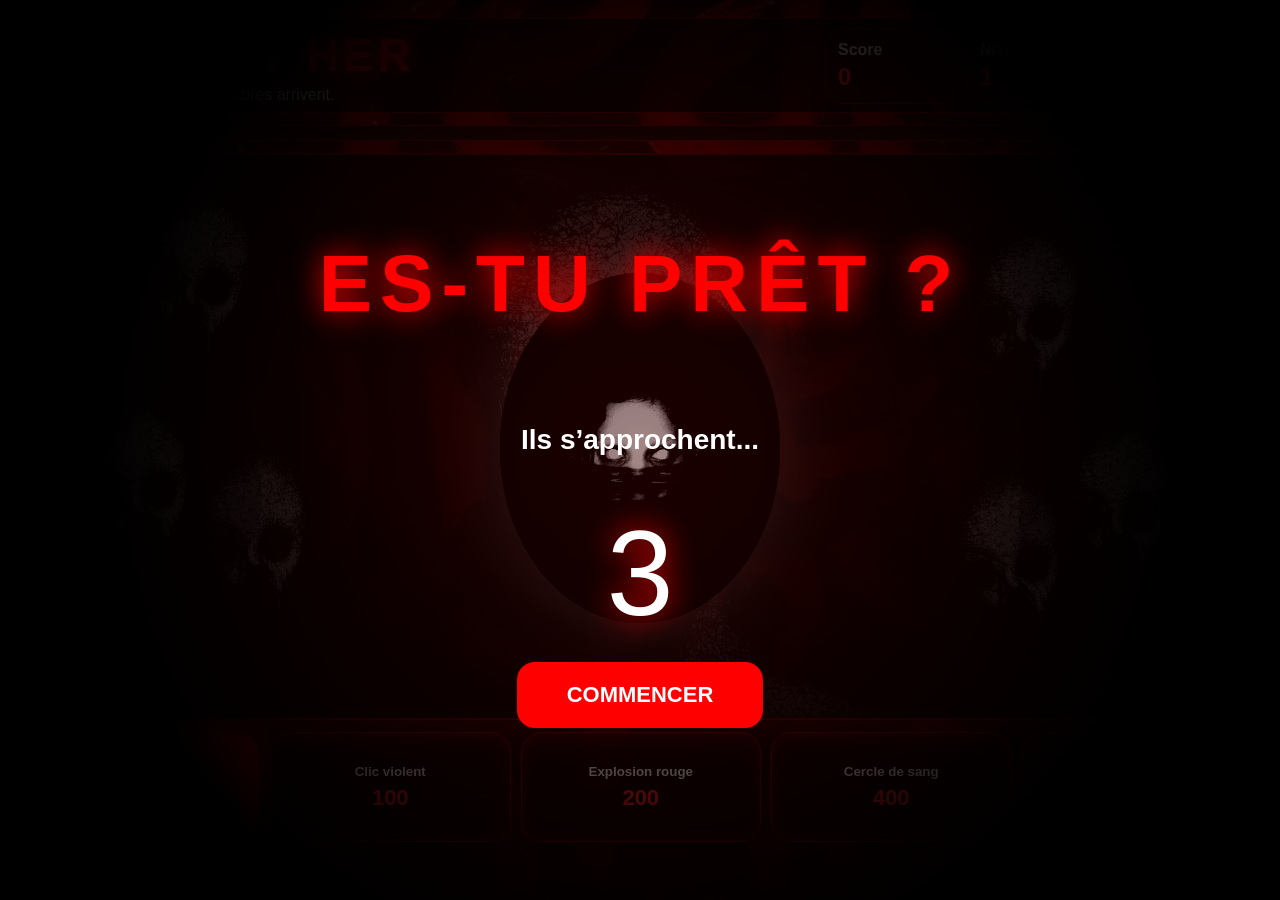
==== index.html @ 56ebe41b "nom index" ====
<!DOCTYPE html>
<html lang="fr">
<head>
  <meta charset="UTF-8">
  <title>Protect Her</title>
  <link rel="stylesheet" href="style3.css">
</head>

<body>

  <div class="start-screen" id="startScreen">
    <h2>ES-TU PRÊT ?</h2>
    <p>Ils s’approchent...</p>
    <div id="countdown">3</div>
    <button id="startBtn">COMMENCER</button>
  </div>

  <audio id="readySound" src="areyouready.mp3"></audio>
  <audio id="closingSound" src="closing.mp3" loop></audio>
  <audio id="screamSound" src="crier.mp3"></audio>

  <div class="app">

    <header class="topbar">
      <div>
        <h1>PROTECT HER</h1>
        <p>Protège-la avant que les ombres arrivent.</p>
      </div>

      <div class="stats">
        <div>Score <span id="score">0</span></div>
        <div>Niveau <span id="level">1</span></div>
        <div>Danger <span id="danger">0%</span></div>
      </div>
    </header>

    <div class="danger-bar">
      <div id="dangerFill"></div>
    </div>

    <main class="scene" id="scene">
      <div class="monster monster1"></div>
      <div class="monster monster2"></div>
      <div class="monster monster3"></div>
      <div class="monster monster4"></div>
      <div class="monster monster5"></div>
      <div class="monster monster6"></div>

      <div class="barrier hidden" id="barrier"></div>
      <div class="rage" id="rage"></div>
      <div class="girl-photo"></div>

      <div class="big-message hidden" id="bigMessage">
        <h2 id="bigTitle">GAME OVER</h2>
        <p id="bigText">Tu n’as pas assez amélioré ta protection.</p>
        <button onclick="location.reload()">RECOMMENCER</button>
      </div>
    </main>

    <section class="bottom-ui">
      <button id="protectBtn" class="protect-btn">PROTÉGER</button>

      <div class="shop">
        <button id="powerBtn">Clic violent <span id="powerPrice">200</span></button>
        <button id="rageBtn">Explosion rouge <span id="ragePrice">300</span></button>
        <button id="barrierBtn">Cercle de sang <span id="barrierPrice">400</span></button>
        <button id="slowBtn">Ralentir l’ombre <span id="slowPrice">550</span></button>
      </div>
    </section>

    <p id="message"></p>
  </div>

  <script src="script1.js"></script>
</body>
</html>
---- style3.css ----
* {
  box-sizing: border-box;
}

body {
  margin: 0;
  background:
    linear-gradient(rgba(0,0,0,0.25), rgba(0,0,0,0.92)),
    url("background.jpeg");
  background-size: cover;
  background-position: center;
  color: white;
  font-family: Arial, sans-serif;
  overflow: hidden;
}

.app {
  height: 100vh;
  padding: 18px;
  display: flex;
  flex-direction: column;
  gap: 12px;
}

.topbar {
  height: 95px;
  display: flex;
  justify-content: space-between;
  align-items: center;
  background: rgba(0,0,0,0.76);
  border: 1px solid rgba(255,0,0,0.4);
  border-radius: 22px;
  padding: 14px 22px;
  box-shadow: 0 0 35px rgba(255,0,0,0.3);
}

h1 {
  margin: 0;
  font-size: 46px;
  color: #e00000;
  letter-spacing: 4px;
  text-shadow: 0 0 20px red;
}

.topbar p {
  margin: 4px 0 0;
  color: #ccc;
}

.stats {
  display: flex;
  gap: 12px;
}

.stats div {
  min-width: 130px;
  background: rgba(20,0,0,0.9);
  border: 1px solid #5a0000;
  border-radius: 16px;
  padding: 12px;
  font-weight: 800;
}

.stats span {
  display: block;
  margin-top: 4px;
  color: #ff2020;
  font-size: 24px;
}

.danger-bar {
  height: 16px;
  background: #080808;
  border: 1px solid #660000;
  border-radius: 20px;
  overflow: hidden;
}

#dangerFill {
  height: 100%;
  width: 0%;
  background: linear-gradient(90deg, #320000, #ff0000, #fff);
  box-shadow: 0 0 25px red;
}

.scene {
  position: relative;
  flex: 1;
  min-height: 0;
  border-radius: 28px;
  overflow: hidden;
  border: 2px solid rgba(255,0,0,0.35);
  background: radial-gradient(circle at center, rgba(80,0,0,0.18), #000 70%);
  box-shadow:
    inset 0 0 120px black,
    0 0 50px rgba(255,0,0,0.35);
}

.scene::before {
  content: "";
  position: absolute;
  inset: 0;
  background-image: url("monstres.jpeg");
  background-size: contain;
  background-repeat: no-repeat;
  background-position: center;
  opacity: 0.35;
  filter: grayscale(100%) contrast(2.2) brightness(0.7);
  z-index: 1;
}

.scene::after {
  content: "";
  position: absolute;
  inset: 0;
  background:
    radial-gradient(circle at center, transparent 20%, rgba(0,0,0,0.9) 78%),
    linear-gradient(rgba(255,0,0,0.08), transparent);
  z-index: 2;
}

.scene.danger {
  animation: shake 0.08s infinite;
}

@keyframes shake {
  0% { transform: translate(0); }
  25% { transform: translate(4px, -4px); }
  50% { transform: translate(-4px, 4px); }
  75% { transform: translate(4px, 4px); }
  100% { transform: translate(0); }
}

.girl-photo {
  position: absolute;
  left: 50%;
  top: 52%;
  width: 280px;
  height: 350px;
  transform: translate(-50%, -50%);
  background-image: url("girl-face.jpeg");
  background-size: cover;
  background-position: center;
  border-radius: 50%;
  z-index: 8;
  filter: grayscale(100%) contrast(2) brightness(0.82);
  box-shadow:
    0 0 80px rgba(255,255,255,0.16),
    0 0 130px rgba(255,0,0,0.4);
}

.girl-photo::after {
  content: "";
  position: absolute;
  inset: 0;
  background: radial-gradient(circle, transparent 25%, rgba(0,0,0,0.92) 86%);
  border-radius: inherit;
}

.monster {
  position: absolute;
  width: 230px;
  height: 230px;
  background-image: url("monstres.jpeg");
  background-size: cover;
  background-position: center;
  border-radius: 18px;
  z-index: 5;
  filter: grayscale(100%) contrast(2.3) brightness(0.8);
  box-shadow: 0 0 70px rgba(255,255,255,0.22);
  opacity: 0.9;
  transition: transform 0.12s linear, opacity 0.2s;
  clip-path: circle(48% at 50% 50%);
  animation: creepyFloat 1.4s infinite alternate;
}

.monster::after {
  content: "";
  position: absolute;
  inset: 0;
  background: radial-gradient(circle, transparent 35%, black 82%);
  border-radius: inherit;
}

@keyframes creepyFloat {
  from { filter: grayscale(100%) contrast(2.2) brightness(0.65); }
  to { filter: grayscale(100%) contrast(3) brightness(1); }
}

.monster1 { top: 5%; left: 5%; }
.monster2 { top: 8%; right: 8%; }
.monster3 { bottom: 8%; left: 10%; }
.monster4 { bottom: 8%; right: 10%; }
.monster5 { top: 42%; left: 2%; }
.monster6 { top: 42%; right: 2%; }

.rage {
  position: absolute;
  width: 80px;
  height: 80px;
  left: 50%;
  top: 52%;
  transform: translate(-50%, -50%) scale(0);
  border: 5px solid red;
  border-radius: 50%;
  opacity: 0;
  z-index: 10;
}

.rage.active {
  animation: rage 0.5s ease-out;
}

@keyframes rage {
  from {
    transform: translate(-50%, -50%) scale(0.2);
    opacity: 1;
  }
  to {
    transform: translate(-50%, -50%) scale(11);
    opacity: 0;
  }
}

.barrier {
  position: absolute;
  inset: 55px 160px;
  border: 4px solid #b00000;
  border-radius: 50%;
  box-shadow:
    0 0 50px red,
    inset 0 0 45px rgba(255,0,0,0.45);
  z-index: 7;
  animation: pulse 0.7s infinite alternate;
}

@keyframes pulse {
  from { opacity: 0.35; transform: scale(0.94); }
  to { opacity: 1; transform: scale(1.04); }
}

.bottom-ui {
  height: 110px;
  display: grid;
  grid-template-columns: 240px 1fr;
  gap: 12px;
}

.protect-btn {
  border: none;
  border-radius: 22px;
  background: linear-gradient(135deg, #700000, #ff0000);
  color: white;
  font-size: 24px;
  font-weight: 900;
  cursor: pointer;
  box-shadow: 0 0 35px red;
}

.protect-btn:active {
  transform: scale(0.96);
}

.shop {
  display: grid;
  grid-template-columns: repeat(4, 1fr);
  gap: 10px;
}

.shop button {
  border-radius: 20px;
  border: 1px solid #700000;
  background: rgba(0,0,0,0.82);
  color: white;
  font-weight: 900;
  cursor: pointer;
  box-shadow: inset 0 0 18px rgba(255,0,0,0.18);
}

.shop button span {
  display: block;
  color: #ff2525;
  font-size: 22px;
  margin-top: 6px;
}

.shop button:hover {
  background: #2a0000;
}

#message {
  margin: 0;
  height: 28px;
  text-align: center;
  color: #ff3333;
  font-size: 22px;
  font-weight: 900;
  text-shadow: 0 0 15px red;
}

.big-message {
  position: absolute;
  inset: 0;
  z-index: 50;
  background: rgba(0,0,0,0.86);
  display: flex;
  flex-direction: column;
  align-items: center;
  justify-content: center;
}

.big-message h2 {
  margin: 0;
  font-size: 95px;
  color: red;
  letter-spacing: 10px;
  text-shadow: 0 0 25px red, 0 0 80px red;
}

.big-message p {
  font-size: 30px;
  font-weight: 900;
}

.big-message button {
  margin-top: 20px;
  padding: 18px 40px;
  border: none;
  border-radius: 18px;
  background: red;
  color: white;
  font-weight: 900;
  cursor: pointer;
}

.start-screen {
  position: fixed;
  inset: 0;
  background: radial-gradient(circle, rgba(80,0,0,0.35), black 70%);
  z-index: 999;
  display: flex;
  flex-direction: column;
  align-items: center;
  justify-content: center;
}

.start-screen h2 {
  font-size: 80px;
  color: red;
  text-shadow: 0 0 30px red;
  letter-spacing: 8px;
}

.start-screen p {
  font-size: 28px;
  font-weight: 900;
}

#countdown {
  font-size: 120px;
  color: white;
  text-shadow: 0 0 30px red;
  margin: 20px;
}

#startBtn {
  padding: 20px 50px;
  border: none;
  border-radius: 18px;
  background: red;
  color: white;
  font-size: 22px;
  font-weight: 900;
  cursor: pointer;
}

.scene.attack-wave {
  animation: attackShake 0.05s infinite;
  box-shadow:
    inset 0 0 180px black,
    0 0 120px red;
}

.scene.attack-wave::after {
  background:
    radial-gradient(circle at center, rgba(255,0,0,0.25), rgba(0,0,0,0.95) 75%);
}

@keyframes attackShake {
  0% { transform: translate(0) scale(1); }
  25% { transform: translate(8px, -8px) scale(1.01); }
  50% { transform: translate(-8px, 8px) scale(1.02); }
  75% { transform: translate(8px, 8px) scale(1.01); }
  100% { transform: translate(0) scale(1); }
}

.hidden {
  display: none;
}
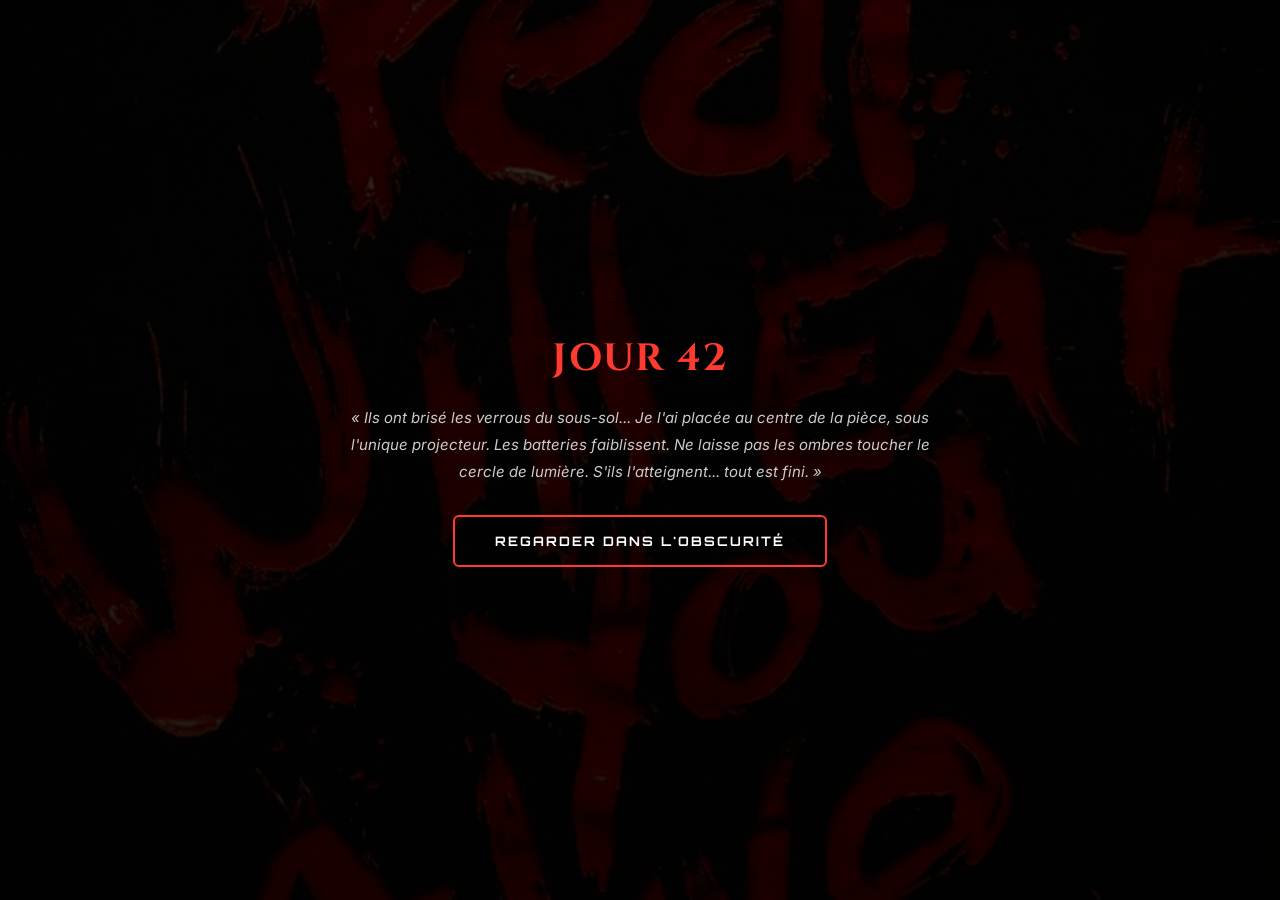
==== commit b91f2278: "ux" ====
--- a/index.html
+++ b/index.html
@@ -2,35 +2,46 @@
 <html lang="fr">
 <head>
   <meta charset="UTF-8">
-  <title>Protect Her</title>
+  <title>PROTECT HER - Edition Cauchemar Absolu</title>
   <link rel="stylesheet" href="style3.css">
+  <link href="https://fonts.googleapis.com/css2?family=Cinzel:wght@700;900&family=Inter:wght@400;700;900&family=Orbitron:wght@700;900&display=swap" rel="stylesheet">
 </head>
-
 <body>
 
   <div class="start-screen" id="startScreen">
-    <h2>ES-TU PRÊT ?</h2>
-    <p>Ils s’approchent...</p>
-    <div id="countdown">3</div>
-    <button id="startBtn">COMMENCER</button>
+    <div class="intro-container" id="storyBox">
+      <h2>JOUR 42</h2>
+      <p class="story-text">« Ils ont brisé les verrous du sous-sol... Je l'ai placée au centre de la pièce, sous l'unique projecteur. Les batteries faiblissent. Ne laisse pas les ombres toucher le cercle de lumière. S'ils l'atteignent... tout est fini. »</p>
+      <button id="nextBtn">REGARDER DANS L'OBSCURITÉ</button>
+    </div>
+    
+    <div class="intro-container hidden" id="readyBox">
+      <h2>ILS SONT LÀ.</h2>
+      <div id="countdown">3</div>
+      <button id="startBtn">SURVIVRE</button>
+    </div>
   </div>
 
-  <audio id="readySound" src="areyouready.mp3"></audio>
-  <audio id="closingSound" src="closing.mp3" loop></audio>
-  <audio id="screamSound" src="crier.mp3"></audio>
+  <audio id="readySound" src="areyouready.mp3" preload="auto"></audio>
+  <audio id="closingSound" src="closing.mp3" loop preload="auto"></audio>
+  <audio id="screamSound" src="crie.mp3" preload="auto"></audio>
+  <audio id="clickSound" src="https://actions.google.com/sounds/v1/foley/metal_click.ogg" preload="auto"></audio>
+  <audio id="heartbeatSound" src="https://actions.google.com/sounds/v1/science_fiction/alien_creature_heartbeat.ogg" loop preload="auto"></audio>
+  <audio id="whisperSound" src="https://actions.google.com/sounds/v1/horrors/ghost_whisper.ogg" preload="auto"></audio>
+  <audio id="bossSound" src="https://actions.google.com/sounds/v1/ambient/dark_sci_fi_drone.ogg" loop preload="auto"></audio>
 
   <div class="app">
+    <div class="blood-screen" id="bloodScreen"></div>
 
     <header class="topbar">
-      <div>
+      <div class="brand">
         <h1>PROTECT HER</h1>
-        <p>Protège-la avant que les ombres arrivent.</p>
+        <p>Déplacez votre lampe torche et repoussez les ombres au centre.</p>
       </div>
-
       <div class="stats">
-        <div>Score <span id="score">0</span></div>
-        <div>Niveau <span id="level">1</span></div>
-        <div>Danger <span id="danger">0%</span></div>
+        <div class="stat-card" id="scoreCard">Score <span id="score">0</span></div>
+        <div class="stat-card" id="levelCard">Niveau <span id="level">1</span><span class="max-lvl">/10</span></div>
+        <div class="stat-card">Danger <span id="danger">0%</span></div>
       </div>
     </header>
 
@@ -39,32 +50,63 @@
     </div>
 
     <main class="scene" id="scene">
-      <div class="monster monster1"></div>
-      <div class="monster monster2"></div>
-      <div class="monster monster3"></div>
-      <div class="monster monster4"></div>
-      <div class="monster monster5"></div>
-      <div class="monster monster6"></div>
+      <div class="vignette"></div>
+      
+      <div class="flashlight" id="flashlight"></div>
+
+      <div class="boss-container hidden" id="bossContainer">
+        <div class="boss-hp-bar"><div id="bossHpFill"></div></div>
+        <div class="boss-visual" id="bossVisual"></div>
+      </div>
+
+      <div class="drop-item hidden" id="dropItem">⚡</div>
+
+      <div class="dmg-indicator dmg-top-left" id="dmg-mt1"></div>
+      <div class="dmg-indicator dmg-top-right" id="dmg-mt2"></div>
+      <div class="dmg-indicator dmg-bottom-left" id="dmg-mt3"></div>
+      <div class="dmg-indicator dmg-bottom-right" id="dmg-mt4"></div>
+
+      <div class="monster-track mt1"><div class="monster-visual"></div></div>
+      <div class="monster-track mt2"><div class="monster-visual"></div></div>
+      <div class="monster-track mt3"><div class="monster-visual"></div></div>
+      <div class="monster-track mt4"><div class="monster-visual"></div></div>
+      <div class="monster-track mt5"><div class="monster-visual"></div></div>
+      <div class="monster-track mt6"><div class="monster-visual"></div></div>
+
+      <div class="monster-track mirage-track hidden" id="mirageMonster">
+        <div class="monster-visual mirage-visual"></div>
+      </div>
 
       <div class="barrier hidden" id="barrier"></div>
-      <div class="rage" id="rage"></div>
-      <div class="girl-photo"></div>
+      <div class="light-flash" id="lightFlash"></div>
+      
+      <div class="girl-photo" id="girlPhoto"></div>
+
+      <button id="generatorBtn" class="hidden">RALLUMER LE GÉNÉRATEUR !</button>
 
       <div class="big-message hidden" id="bigMessage">
-        <h2 id="bigTitle">GAME OVER</h2>
-        <p id="bigText">Tu n’as pas assez amélioré ta protection.</p>
-        <button onclick="location.reload()">RECOMMENCER</button>
+        <h2 class="glitch-text">GAME OVER</h2>
+        <p>L'obscurité a refermé ses griffes sur elle.</p>
+        
+        <div class="prestige-box">
+          <h3>fragments de lumière obtenus : <span id="fragmentsGained">0</span> ✨</h3>
+          <p class="prestige-currency">Total en réserve : <span id="totalFragments">0</span> ✨</p>
+          <div class="prestige-shop">
+            <button id="upPermanentPower" class="prestige-btn">⚡ Puissance Clic (+1) <br><span>Coût: 5 ✨</span></button>
+            <button id="upPermanentDefense" class="prestige-btn">🛡️ Résistance Danger (+5%) <br><span>Coût: 10 ✨</span></button>
+          </div>
+        </div>
+        
+        <button id="restartBtn" style="margin-top: 20px;">TENTER DE LA SAUVER À NOUVEAU</button>
       </div>
     </main>
 
     <section class="bottom-ui">
-      <button id="protectBtn" class="protect-btn">PROTÉGER</button>
-
-      <div class="shop">
-        <button id="powerBtn">Clic violent <span id="powerPrice">200</span></button>
-        <button id="rageBtn">Explosion rouge <span id="ragePrice">300</span></button>
-        <button id="barrierBtn">Cercle de sang <span id="barrierPrice">400</span></button>
-        <button id="slowBtn">Ralentir l’ombre <span id="slowPrice">550</span></button>
+      <div class="shop" id="shop">
+        <button id="powerBtn" class="neon-btn">Projecteur Halogène <br><span>100</span></button>
+        <button id="rageBtn" class="neon-btn">Flash Magnésium <br><span>200</span></button>
+        <button id="barrierBtn" class="neon-btn">Lumière Sacrée <br><span>400</span></button>
+        <button id="slowBtn" class="neon-btn">Figer le Temps <br><span>550</span></button>
       </div>
     </section>
 
--- a/style3.css
+++ b/style3.css
@@ -1,399 +1,559 @@
+/* --- RESET & INTERFACE --- */
 * {
   box-sizing: border-box;
 }
 
 body {
   margin: 0;
-  background:
-    linear-gradient(rgba(0,0,0,0.25), rgba(0,0,0,0.92)),
-    url("background.jpeg");
-  background-size: cover;
-  background-position: center;
-  color: white;
-  font-family: Arial, sans-serif;
+  padding: 0;
+  background: #020000;
+  color: #fff;
+  font-family: 'Inter', sans-serif;
   overflow: hidden;
+  height: 100vh;
 }
 
 .app {
   height: 100vh;
-  padding: 18px;
+  padding: 20px;
   display: flex;
   flex-direction: column;
-  gap: 12px;
-}
-
+  gap: 14px;
+  max-width: 1300px;
+  margin: 0 auto;
+}
+
+.blood-screen {
+  position: fixed;
+  inset: 0;
+  background: radial-gradient(circle, transparent 20%, rgba(200, 0, 0, 0.8) 100%);
+  z-index: 99;
+  pointer-events: none;
+  opacity: 0;
+  transition: opacity 0.1s ease;
+}
+
+/* --- TOPBAR & DESIGN DES STATS --- */
 .topbar {
-  height: 95px;
   display: flex;
   justify-content: space-between;
   align-items: center;
-  background: rgba(0,0,0,0.76);
-  border: 1px solid rgba(255,0,0,0.4);
-  border-radius: 22px;
-  padding: 14px 22px;
-  box-shadow: 0 0 35px rgba(255,0,0,0.3);
+  background: rgba(10, 2, 2, 0.9);
+  backdrop-filter: blur(15px);
+  -webkit-backdrop-filter: blur(15px);
+  border: 1px solid rgba(255, 0, 0, 0.2);
+  border-radius: 12px;
+  padding: 16px 24px;
 }
 
 h1 {
   margin: 0;
-  font-size: 46px;
-  color: #e00000;
+  font-family: 'Orbitron', sans-serif;
+  font-size: 26px;
+  color: #fff;
   letter-spacing: 4px;
-  text-shadow: 0 0 20px red;
-}
-
-.topbar p {
-  margin: 4px 0 0;
-  color: #ccc;
-}
-
-.stats {
-  display: flex;
-  gap: 12px;
-}
-
-.stats div {
-  min-width: 130px;
-  background: rgba(20,0,0,0.9);
-  border: 1px solid #5a0000;
-  border-radius: 16px;
-  padding: 12px;
-  font-weight: 800;
-}
-
-.stats span {
+  text-shadow: 0 0 10px rgba(255, 0, 0, 0.7);
+}
+
+.topbar p { margin: 4px 0 0; color: #777; font-size: 11px; text-transform: uppercase; }
+.stats { display: flex; gap: 12px; }
+
+.stat-card {
+  min-width: 115px;
+  background: rgba(25, 3, 3, 0.8);
+  border: 1px solid rgba(255, 0, 0, 0.2);
+  border-radius: 8px;
+  padding: 10px;
+  text-align: center;
+  font-size: 10px;
+  color: #aaa;
+  text-transform: uppercase;
+  position: relative;
+}
+
+.stat-card span {
   display: block;
-  margin-top: 4px;
-  color: #ff2020;
-  font-size: 24px;
-}
-
+  color: #ff3b30;
+  font-family: 'Orbitron', sans-serif;
+  font-size: 22px;
+  font-weight: 900;
+}
+
+/* --- EFFET GLITCH TECHNIQUE DYNAMIQUE --- */
+.glitch-active {
+  animation: textGlitch 0.2s infinite;
+  color: #00ffff !important;
+  text-shadow: 2px 0 #ff00ff, -2px 0 #00ffff;
+}
+
+@keyframes textGlitch {
+  0% { transform: translate(1px, 1px); }
+  20% { transform: translate(-1px, -1px); }
+  40% { transform: translate(-2px, 1px); }
+  60% { transform: translate(1px, -2px); }
+  80% { transform: translate(-1px, 2px); }
+  100% { transform: translate(0, 0); }
+}
+
+/* BARRE DE DANGER NÉON */
 .danger-bar {
-  height: 16px;
-  background: #080808;
-  border: 1px solid #660000;
-  border-radius: 20px;
+  height: 6px;
+  background: rgba(255,255,255,0.05);
+  border-radius: 3px;
   overflow: hidden;
 }
-
 #dangerFill {
   height: 100%;
   width: 0%;
-  background: linear-gradient(90deg, #320000, #ff0000, #fff);
-  box-shadow: 0 0 25px red;
-}
-
+  background: linear-gradient(90deg, #800000, #ff2a2a);
+  box-shadow: 0 0 15px #ff3b30;
+  transition: width 0.3s ease;
+}
+
+/* --- ZONE DE SCÈNE --- */
 .scene {
   position: relative;
   flex: 1;
-  min-height: 0;
-  border-radius: 28px;
+  border-radius: 16px;
   overflow: hidden;
-  border: 2px solid rgba(255,0,0,0.35);
-  background: radial-gradient(circle at center, rgba(80,0,0,0.18), #000 70%);
-  box-shadow:
-    inset 0 0 120px black,
-    0 0 50px rgba(255,0,0,0.35);
-}
-
-.scene::before {
-  content: "";
+  background: radial-gradient(circle at center, #140505 0%, #050000 50%, #000000 100%);
+  border: 1px solid rgba(255, 0, 0, 0.1);
+  cursor: none !important;
+}
+
+.vignette {
   position: absolute;
   inset: 0;
-  background-image: url("monstres.jpeg");
-  background-size: contain;
-  background-repeat: no-repeat;
-  background-position: center;
-  opacity: 0.35;
-  filter: grayscale(100%) contrast(2.2) brightness(0.7);
-  z-index: 1;
-}
-
-.scene::after {
-  content: "";
-  position: absolute;
-  inset: 0;
-  background:
-    radial-gradient(circle at center, transparent 20%, rgba(0,0,0,0.9) 78%),
-    linear-gradient(rgba(255,0,0,0.08), transparent);
-  z-index: 2;
-}
-
-.scene.danger {
-  animation: shake 0.08s infinite;
-}
-
-@keyframes shake {
-  0% { transform: translate(0); }
-  25% { transform: translate(4px, -4px); }
-  50% { transform: translate(-4px, 4px); }
-  75% { transform: translate(4px, 4px); }
-  100% { transform: translate(0); }
-}
-
-.girl-photo {
-  position: absolute;
-  left: 50%;
-  top: 52%;
-  width: 280px;
+  background: radial-gradient(circle at center, transparent 20%, rgba(0,0,0,0.9) 90%);
+  pointer-events: none;
+  z-index: 10;
+}
+
+.scene.danger { animation: cameraShake 0.1s infinite; border-color: rgba(255,0,0,0.5); }
+
+/* --- ÉVÉNEMENT : ÉTATS DE SCÈNE (BLACKOUT & SURCHARGE) --- */
+.scene.blackout {
+  background: #000000 !important;
+}
+.scene.blackout .girl-photo {
+  filter: grayscale(100%) brightness(0) !important;
+  box-shadow: none !important;
+}
+.scene.surcharge {
+  background: radial-gradient(circle at center, #423005 0%, #171001 60%, #000 100%) !important;
+  border-color: #ffcc00 !important;
+  box-shadow: inset 0 0 50px rgba(255, 204, 0, 0.2);
+}
+
+/* --- EFFET LAMPE TORCHE DYNAMIQUE (FLUIDE SANS LAG) --- */
+.flashlight {
+  position: absolute;
+  width: 350px;
   height: 350px;
+  background: radial-gradient(circle, rgba(255,255,255,0.18) 0%, rgba(255,40,40,0.04) 50%, transparent 75%);
+  border-radius: 50%;
+  pointer-events: none;
   transform: translate(-50%, -50%);
-  background-image: url("girl-face.jpeg");
+  z-index: 11;
+  mix-blend-mode: screen;
+  opacity: 0;
+}
+.scene:hover .flashlight { opacity: 1; }
+
+/* --- INDICATEURS DE DANGER DIRECTIONNELS (STYLE COD) --- */
+.dmg-indicator {
+  position: absolute;
+  pointer-events: none;
+  z-index: 12;
+  opacity: 0;
+  transition: opacity 0.3s ease;
+}
+.dmg-top-left { top: 0; left: 0; width: 250px; height: 250px; background: radial-gradient(circle at top left, rgba(255,0,0,0.4) 0%, transparent 70%); }
+.dmg-top-right { top: 0; right: 0; width: 250px; height: 250px; background: radial-gradient(circle at top right, rgba(255,0,0,0.4) 0%, transparent 70%); }
+.dmg-bottom-left { bottom: 0; left: 0; width: 250px; height: 250px; background: radial-gradient(circle at bottom left, rgba(255,0,0,0.4) 0%, transparent 70%); }
+.dmg-bottom-right { bottom: 0; right: 0; width: 250px; height: 250px; background: radial-gradient(circle at bottom right, rgba(255,0,0,0.4) 0%, transparent 70%); }
+
+/* --- MONSTRES --- */
+.monster-track {
+  position: absolute;
+  width: 150px;
+  height: 150px;
+  z-index: 5;
+  pointer-events: none;
+  display: flex;
+  align-items: center;
+  justify-content: center;
+  opacity: 0;
+  filter: drop-shadow(0 0 20px rgba(255, 0, 0, 0.4));
+}
+.monster-visual {
+  width: 100%;
+  height: 100%;
+  background-image: url('https://images.unsplash.com/photo-1509248961158-e54f6934749c?q=80&w=200&auto=format&fit=crop');
   background-size: cover;
   background-position: center;
   border-radius: 50%;
+  filter: grayscale(30%) contrast(1.6) brightness(0.85);
+  border: 2px solid rgba(255, 0, 0, 0.6);
+  box-shadow: inset 0 0 30px rgba(255,0,0,0.8), 0 0 25px rgba(0,0,0,0.9);
+}
+
+.mirage-visual {
+  filter: grayscale(100%) contrast(1.8) brightness(0.9) !important;
+  border: 2px solid rgba(255, 255, 255, 0.8) !important;
+  box-shadow: inset 0 0 30px rgba(255,255,255,0.7), 0 0 25px rgba(0,0,0,0.9) !important;
+}
+
+/* Positions absolues initiales */
+.mt1 { top: 0px; left: 0px; }
+.mt2 { top: 0px; right: 0px; }
+.mt3 { bottom: 0px; left: 0px; }
+.mt4 { bottom: 0px; right: 0px; }
+.mt5 { top: 45%; left: 0px; }
+.mt6 { top: 45%; right: 0px; }
+.mirage-track { top: 10px; left: 45%; pointer-events: auto !important; cursor: pointer; }
+
+/* --- TARGET PORTRAIT --- */
+.girl-photo {
+  position: absolute;
+  left: 50%;
+  top: 50%;
+  width: 160px;
+  height: 160px;
+  transform: translate(-50%, -50%);
+  background-image: url('https://images.unsplash.com/photo-1534528741775-53994a69daeb?q=80&w=300&auto=format&fit=crop');
+  background-size: cover;
+  background-position: center;
+  border-radius: 50%;
   z-index: 8;
-  filter: grayscale(100%) contrast(2) brightness(0.82);
-  box-shadow:
-    0 0 80px rgba(255,255,255,0.16),
-    0 0 130px rgba(255,0,0,0.4);
-}
-
-.girl-photo::after {
-  content: "";
-  position: absolute;
-  inset: 0;
-  background: radial-gradient(circle, transparent 25%, rgba(0,0,0,0.92) 86%);
-  border-radius: inherit;
-}
-
-.monster {
-  position: absolute;
+  filter: grayscale(100%) brightness(0.5) contrast(1.3);
+  box-shadow: 0 0 50px rgba(255, 255, 255, 0.1);
+  pointer-events: none;
+  border: 1px solid rgba(255,255,255,0.2);
+}
+
+/* BOUTON SECOURS INTERACTIF (BLACKOUT) */
+#generatorBtn {
+  position: absolute;
+  top: 75%;
+  left: 50%;
+  transform: translate(-50%, -50%);
+  z-index: 50;
+  padding: 14px 28px;
+  background: #ff3b30;
+  color: #fff;
+  border: none;
+  font-family: 'Orbitron', sans-serif;
+  font-weight: 900;
+  font-size: 14px;
+  letter-spacing: 1px;
+  border-radius: 8px;
+  box-shadow: 0 0 30px #ff3b30;
+  cursor: pointer;
+  animation: pulseBtn 0.8s infinite alternate;
+}
+@keyframes pulseBtn { from { transform: translate(-50%, -50%) scale(0.95); } to { transform: translate(-50%, -50%) scale(1.05); } }
+
+/* FX DE FLASH */
+.light-flash {
+  position: absolute;
+  left: 50%;
+  top: 50%;
+  transform: translate(-50%, -50%) scale(0);
+  width: 100px;
+  height: 100px;
+  background: radial-gradient(circle, rgba(255,255,255,0.95) 0%, rgba(255,59,48,0.3) 40%, transparent 70%);
+  border-radius: 50%;
+  opacity: 0;
+  z-index: 9;
+  pointer-events: none;
+}
+.light-flash.active { animation: flashWave 0.25s cubic-bezier(0.075, 0.82, 0.165, 1); }
+
+.barrier {
+  position: absolute;
+  left: 50%;
+  top: 50%;
   width: 230px;
   height: 230px;
-  background-image: url("monstres.jpeg");
+  transform: translate(-50%, -50%);
+  border: 3px dashed #ff3b30;
+  border-radius: 50%;
+  box-shadow: 0 0 40px rgba(255,59,48,0.6);
+  z-index: 7;
+  pointer-events: none;
+}
+
+/* --- BOUTIQUE DE NÉONS --- */
+.bottom-ui { height: 75px; }
+.shop { display: grid; grid-template-columns: repeat(4, 1fr); gap: 14px; height: 100%; }
+
+.neon-btn {
+  border-radius: 10px;
+  font-family: inherit;
+  font-weight: 700;
+  font-size: 11px;
+  display: flex;
+  flex-direction: column;
+  justify-content: center;
+  align-items: center;
+  gap: 2px;
+  cursor: pointer;
+  background: rgba(15, 5, 5, 0.6);
+  transition: all 0.2s ease;
+}
+
+.neon-btn:disabled {
+  border: 1px solid rgba(100, 10, 10, 0.2);
+  color: #4a1010;
+  opacity: 0.6;
+  cursor: not-allowed;
+  animation: brokenNeon 3s infinite;
+}
+.neon-btn:disabled span { color: #5a1515 !important; }
+
+.neon-btn:not(:disabled) {
+  border: 1px solid #ff3b30;
+  color: #fff;
+  box-shadow: 0 0 10px rgba(255, 59, 48, 0.3), inset 0 0 5px rgba(255, 59, 48, 0.2);
+}
+.neon-btn:not(:disabled) span { color: #ff3b30; font-family: 'Orbitron', sans-serif; font-size: 14px; font-weight: 900; }
+
+.neon-btn:not(:disabled):hover {
+  background: #ff3b30;
+  color: #000;
+  box-shadow: 0 0 20px #ff3b30;
+}
+.neon-btn:not(:disabled):hover span { color: #000; }
+
+@keyframes brokenNeon {
+  0%, 18%, 22%, 25%, 53%, 57%, 100% { border-color: rgba(100, 10, 10, 0.1); box-shadow: none; }
+  20%, 24%, 55% { border-color: rgba(255, 59, 48, 0.4); box-shadow: 0 0 5px rgba(255,59,48,0.2); }
+}
+
+#message { text-align: center; color: #ff3b30; font-size: 12px; font-weight: 900; margin: 4px 0 0; text-transform: uppercase; letter-spacing: 1px; height: 15px;}
+
+/* --- ÉCRANS ABSOLUS DE DÉMARRAGE --- */
+.start-screen, .big-message {
+  position: fixed;
+  inset: 0;
+  background: linear-gradient(rgba(0, 0, 0, 0.8), rgba(0, 0, 0, 0.85)), url('background.jpeg');
   background-size: cover;
   background-position: center;
-  border-radius: 18px;
-  z-index: 5;
-  filter: grayscale(100%) contrast(2.3) brightness(0.8);
-  box-shadow: 0 0 70px rgba(255,255,255,0.22);
-  opacity: 0.9;
-  transition: transform 0.12s linear, opacity 0.2s;
-  clip-path: circle(48% at 50% 50%);
-  animation: creepyFloat 1.4s infinite alternate;
-}
-
-.monster::after {
-  content: "";
+  z-index: 999;
+  display: flex;
+  flex-direction: column;
+  align-items: center;
+  justify-content: center; 
+  text-align: center;
+  padding: 30px;
+}
+
+.intro-container {
+  display: flex;
+  flex-direction: column;
+  align-items: center;
+  justify-content: center;
+  max-width: 580px;
+  width: 100%;
+}
+.intro-container h2 { font-family: 'Cinzel', serif; font-size: 38px; color: #ff3b30; margin: 0 0 20px 0; letter-spacing: 2px; }
+.story-text { font-size: 15px; line-height: 1.8; color: #ccc; font-style: italic; margin: 0 0 30px 0; }
+
+#countdown {
+  font-family: 'Orbitron', sans-serif;
+  font-size: 110px;
+  color: #ff3b30;
+  font-weight: 900;
+  margin: 10px 0 30px 0;
+  line-height: 1;
+  text-shadow: 0 0 30px rgba(255, 59, 48, 0.8);
+  width: 100%;
+}
+
+#nextBtn, #startBtn, #restartBtn {
+  padding: 16px 40px;
+  background: transparent;
+  border: 2px solid #ff3b30;
+  color: #fff;
+  font-family: 'Orbitron', sans-serif;
+  font-size: 13px;
+  font-weight: 700;
+  cursor: pointer;
+  letter-spacing: 2px;
+  border-radius: 6px;
+  transition: all 0.3s ease;
+}
+#nextBtn:hover, #startBtn:hover, #restartBtn:hover { 
+  background: #ff3b30; 
+  color: #000; 
+  box-shadow: 0 0 25px #ff3b30;
+  transform: scale(1.03);
+}
+
+.big-message h2 { font-family: 'Orbitron', sans-serif; font-size: 46px; color: #ff0000; margin: 0 0 10px 0; }
+
+@keyframes cameraShake {
+  0% { transform: translate(0, 0); }
+  25% { transform: translate(-3px, 1.5px); }
+  50% { transform: translate(1.5px, -3px); }
+  75% { transform: translate(-1.5px, -1.5px); }
+  100% { transform: translate(0, 0); }
+}
+@keyframes flashWave {
+  from { transform: translate(-50%, -50%) scale(0.2); opacity: 1; filter: brightness(2.5); }
+  to { transform: translate(-50%, -50%) scale(6); opacity: 0; }
+}
+
+.hidden { display: none !important; }
+
+/* --- EFFET CLIGNOTEMENT LAMPE --- */
+@keyframes flashlightFlicker {
+  0%, 100% { opacity: 1; }
+  23% { opacity: 1; }
+  24% { opacity: 0.1; }
+  26% { opacity: 0.1; }
+  27% { opacity: 1; }
+  70% { opacity: 1; }
+  71% { opacity: 0.2; }
+  72% { opacity: 1; }
+}
+.flashlight.flicker {
+  animation: flashlightFlicker 0.4s infinite;
+}
+
+/* --- INTERFACE DU BOSS --- */
+.boss-container {
   position: absolute;
   inset: 0;
-  background: radial-gradient(circle, transparent 35%, black 82%);
-  border-radius: inherit;
-}
-
-@keyframes creepyFloat {
-  from { filter: grayscale(100%) contrast(2.2) brightness(0.65); }
-  to { filter: grayscale(100%) contrast(3) brightness(1); }
-}
-
-.monster1 { top: 5%; left: 5%; }
-.monster2 { top: 8%; right: 8%; }
-.monster3 { bottom: 8%; left: 10%; }
-.monster4 { bottom: 8%; right: 10%; }
-.monster5 { top: 42%; left: 2%; }
-.monster6 { top: 42%; right: 2%; }
-
-.rage {
-  position: absolute;
-  width: 80px;
-  height: 80px;
-  left: 50%;
-  top: 52%;
-  transform: translate(-50%, -50%) scale(0);
-  border: 5px solid red;
-  border-radius: 50%;
-  opacity: 0;
-  z-index: 10;
-}
-
-.rage.active {
-  animation: rage 0.5s ease-out;
-}
-
-@keyframes rage {
-  from {
-    transform: translate(-50%, -50%) scale(0.2);
-    opacity: 1;
-  }
-  to {
-    transform: translate(-50%, -50%) scale(11);
-    opacity: 0;
-  }
-}
-
-.barrier {
-  position: absolute;
-  inset: 55px 160px;
-  border: 4px solid #b00000;
-  border-radius: 50%;
-  box-shadow:
-    0 0 50px red,
-    inset 0 0 45px rgba(255,0,0,0.45);
-  z-index: 7;
-  animation: pulse 0.7s infinite alternate;
-}
-
-@keyframes pulse {
-  from { opacity: 0.35; transform: scale(0.94); }
-  to { opacity: 1; transform: scale(1.04); }
-}
-
-.bottom-ui {
-  height: 110px;
-  display: grid;
-  grid-template-columns: 240px 1fr;
-  gap: 12px;
-}
-
-.protect-btn {
-  border: none;
-  border-radius: 22px;
-  background: linear-gradient(135deg, #700000, #ff0000);
-  color: white;
-  font-size: 24px;
-  font-weight: 900;
+  z-index: 40;
+  display: flex;
+  flex-direction: column;
+  align-items: center;
+  justify-content: center;
+  background: rgba(0, 0, 0, 0.4);
+}
+.boss-hp-bar {
+  width: 60%;
+  height: 12px;
+  background: rgba(255,255,255,0.1);
+  border: 1px solid #ff0000;
+  box-shadow: 0 0 15px #ff0000;
+  border-radius: 6px;
+  margin-bottom: 20px;
+  overflow: hidden;
+}
+#bossHpFill {
+  height: 100%;
+  width: 100%;
+  background: linear-gradient(90deg, #550000, #ff0000);
+  transition: width 0.1s ease;
+}
+.boss-visual {
+  width: 220px;
+  height: 220px;
+  background: url('https://images.unsplash.com/photo-1509248961158-e54f6934749c?q=80&w=300') center/cover;
+  border-radius: 50%;
+  border: 4px dashed #ff0000;
+  box-shadow: 0 0 60px #ff0000;
   cursor: pointer;
-  box-shadow: 0 0 35px red;
-}
-
-.protect-btn:active {
-  transform: scale(0.96);
-}
-
-.shop {
-  display: grid;
-  grid-template-columns: repeat(4, 1fr);
-  gap: 10px;
-}
-
-.shop button {
-  border-radius: 20px;
-  border: 1px solid #700000;
-  background: rgba(0,0,0,0.82);
-  color: white;
-  font-weight: 900;
+  animation: cameraShake 0.15s infinite;
+}
+
+/* --- LARGAGES (DROPS) --- */
+.drop-item {
+  position: absolute;
+  width: 45px;
+  height: 45px;
+  background: #ffcc00;
+  color: #000;
+  font-size: 22px;
+  display: flex;
+  align-items: center;
+  justify-content: center;
+  border-radius: 50%;
   cursor: pointer;
-  box-shadow: inset 0 0 18px rgba(255,0,0,0.18);
-}
-
-.shop button span {
+  z-index: 35;
+  box-shadow: 0 0 20px #ffcc00;
+  font-weight: bold;
+  animation: pulseBtn 0.5s infinite alternate;
+}
+
+/* --- BOUTIQUE DE PRESTIGE CORRIGÉE POUR L'UX --- */
+.prestige-box {
+  background: rgba(10, 3, 3, 0.85);
+  border: 2px dashed #ff3b30;
+  padding: 25px;
+  border-radius: 16px;
+  margin: 20px auto;
+  width: 100%;
+  max-width: 480px;
+  box-shadow: 0 0 30px rgba(255, 59, 48, 0.2);
+  backdrop-filter: blur(4px);
+  -webkit-backdrop-filter: blur(4px);
+}
+
+.prestige-box h3 { 
+  font-size: 16px; 
+  margin: 0 0 8px 0; 
+  text-transform: uppercase; 
+  color: #ffcc00;
+  letter-spacing: 1px;
+}
+
+.prestige-currency { 
+  font-size: 13px; 
+  margin: 0 0 20px 0; 
+  color: #e0e0e0; 
+  font-weight: 500;
+}
+
+.prestige-shop { 
+  display: flex; 
+  gap: 15px; 
+  justify-content: center; 
+}
+
+.prestige-btn {
+  background: rgba(40, 10, 10, 0.6);
+  border: 2px solid #ff3b30;
+  color: #ffffff; 
+  padding: 15px 10px;
+  border-radius: 10px;
+  font-size: 13px;
+  font-weight: bold;
+  cursor: pointer;
+  flex: 1;
+  transition: all 0.2s ease;
+  box-shadow: 0 4px 10px rgba(0,0,0,0.5);
+}
+
+.prestige-btn span {
   display: block;
-  color: #ff2525;
-  font-size: 22px;
   margin-top: 6px;
-}
-
-.shop button:hover {
-  background: #2a0000;
-}
-
-#message {
-  margin: 0;
-  height: 28px;
-  text-align: center;
-  color: #ff3333;
-  font-size: 22px;
-  font-weight: 900;
-  text-shadow: 0 0 15px red;
-}
-
-.big-message {
-  position: absolute;
-  inset: 0;
-  z-index: 50;
-  background: rgba(0,0,0,0.86);
-  display: flex;
-  flex-direction: column;
-  align-items: center;
-  justify-content: center;
-}
-
-.big-message h2 {
-  margin: 0;
-  font-size: 95px;
-  color: red;
-  letter-spacing: 10px;
-  text-shadow: 0 0 25px red, 0 0 80px red;
-}
-
-.big-message p {
-  font-size: 30px;
-  font-weight: 900;
-}
-
-.big-message button {
-  margin-top: 20px;
-  padding: 18px 40px;
-  border: none;
-  border-radius: 18px;
-  background: red;
-  color: white;
-  font-weight: 900;
-  cursor: pointer;
-}
-
-.start-screen {
-  position: fixed;
-  inset: 0;
-  background: radial-gradient(circle, rgba(80,0,0,0.35), black 70%);
-  z-index: 999;
-  display: flex;
-  flex-direction: column;
-  align-items: center;
-  justify-content: center;
-}
-
-.start-screen h2 {
-  font-size: 80px;
-  color: red;
-  text-shadow: 0 0 30px red;
-  letter-spacing: 8px;
-}
-
-.start-screen p {
-  font-size: 28px;
-  font-weight: 900;
-}
-
-#countdown {
-  font-size: 120px;
-  color: white;
-  text-shadow: 0 0 30px red;
-  margin: 20px;
-}
-
-#startBtn {
-  padding: 20px 50px;
-  border: none;
-  border-radius: 18px;
-  background: red;
-  color: white;
-  font-size: 22px;
-  font-weight: 900;
-  cursor: pointer;
-}
-
-.scene.attack-wave {
-  animation: attackShake 0.05s infinite;
-  box-shadow:
-    inset 0 0 180px black,
-    0 0 120px red;
-}
-
-.scene.attack-wave::after {
-  background:
-    radial-gradient(circle at center, rgba(255,0,0,0.25), rgba(0,0,0,0.95) 75%);
-}
-
-@keyframes attackShake {
-  0% { transform: translate(0) scale(1); }
-  25% { transform: translate(8px, -8px) scale(1.01); }
-  50% { transform: translate(-8px, 8px) scale(1.02); }
-  75% { transform: translate(8px, 8px) scale(1.01); }
-  100% { transform: translate(0) scale(1); }
-}
-
-.hidden {
-  display: none;
+  color: #ffcc00; 
+  font-size: 11px;
+}
+
+.prestige-btn:hover:not(:disabled) { 
+  background: #ff3b30; 
+  color: #000000; 
+  box-shadow: 0 0 15px #ff3b30;
+  transform: translateY(-2px);
+}
+.prestige-btn:hover:not(:disabled) span {
+  color: #000000;
+}
+
+.prestige-btn:disabled { 
+  background: rgba(20, 20, 20, 0.6);
+  border-color: #444444; 
+  color: #666666; 
+  cursor: not-allowed;
+  opacity: 0.6;
+  box-shadow: none;
+  transform: none;
+}
+.prestige-btn:disabled span {
+  color: #888888;
 }
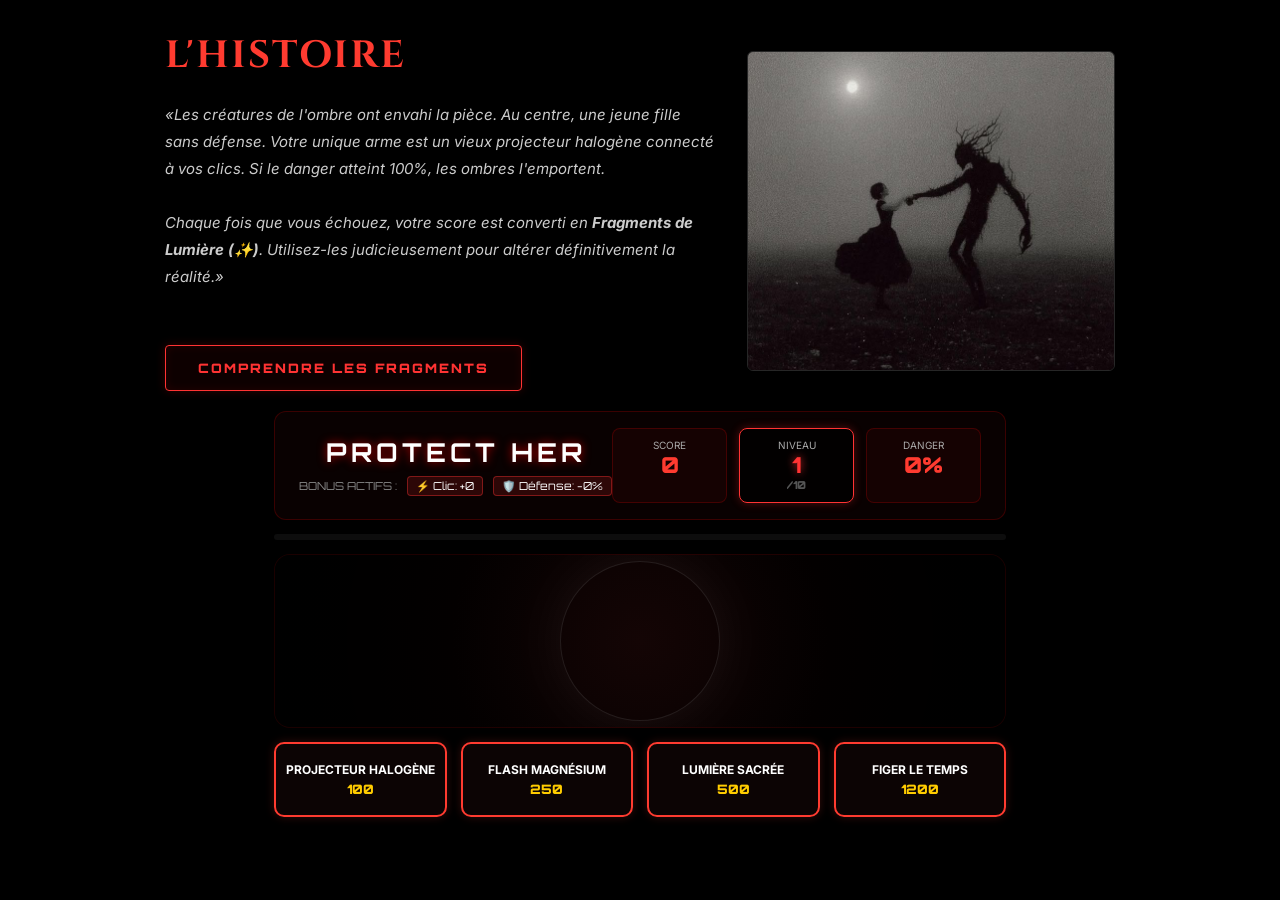
==== commit 31117608: "history of the game" ====
--- a/index.html
+++ b/index.html
@@ -2,33 +2,56 @@
 <html lang="fr">
 <head>
   <meta charset="UTF-8">
-  <title>PROTECT HER - Edition Cauchemar Absolu</title>
+  <title>PROTECT HER - Surchauffe & Prestige</title>
   <link rel="stylesheet" href="style3.css">
   <link href="https://fonts.googleapis.com/css2?family=Cinzel:wght@700;900&family=Inter:wght@400;700;900&family=Orbitron:wght@700;900&display=swap" rel="stylesheet">
 </head>
 <body>
 
+<!-- ÉCRAN D'ACCUEIL EN DEUX ÉTAPES -->
   <div class="start-screen" id="startScreen">
-    <div class="intro-container" id="storyBox">
-      <h2>JOUR 42</h2>
-      <p class="story-text">« Ils ont brisé les verrous du sous-sol... Je l'ai placée au centre de la pièce, sous l'unique projecteur. Les batteries faiblissent. Ne laisse pas les ombres toucher le cercle de lumière. S'ils l'atteignent... tout est fini. »</p>
-      <button id="nextBtn">REGARDER DANS L'OBSCURITÉ</button>
+    
+    <!-- ÉTAPE 1 : L'HISTOIRE & L'IMAGE -->
+    <div class="intro-container step-layout" id="storyBox">
+      <div class="intro-text-side">
+        <h2>L'HISTOIRE</h2>
+        <p class="story-text">
+          «Les créatures de l'ombre ont envahi la pièce. Au centre, une jeune fille sans défense. 
+          Votre unique arme est un vieux projecteur halogène connecté à vos clics. Si le danger atteint 100%, les ombres l'emportent. <br><br>
+          Chaque fois que vous échouez, votre score est converti en <strong>Fragments de Lumière (✨)</strong>. Utilisez-les judicieusement pour altérer définitivement la réalité.»
+        </p>
+        <button id="nextBtn">COMPRENDRE LES FRAGMENTS</button>
+      </div>
+      <div class="intro-image-side">
+        <img src="imageL.jpeg" alt="L'Ombre et la Fille" class="story-illustration">
+      </div>
     </div>
     
-    <div class="intro-container hidden" id="readyBox">
-      <h2>ILS SONT LÀ.</h2>
-      <div id="countdown">3</div>
-      <button id="startBtn">SURVIVRE</button>
+    <!-- ÉTAPE 2 : LE GUIDE DES FRAGMENTS (AÉRÉ) -->
+    <div class="intro-container hidden" id="prestigeGuideBox">
+      <h2>GUIDE DES BONUS DE LUMIÈRE (PRESTIGE)</h2>
+      <p style="color: #888; margin-bottom: 25px; font-size: 14px;">Ces compétences s'achètent après un Game Over et restent actives à l'infini.</p>
+      
+      <div class="prestige-explain-cards">
+        <div class="explain-card">
+          <h3>⚡ Puissance Clic</h3>
+          <p>Augmente la force de frappe brute de votre projecteur. Chaque amélioration ajoute <strong>+3 points</strong> de recul instantané à chaque clic. Indispensable pour survivre aux vagues supérieures.</p>
+        </div>
+        <div class="explain-card">
+          <h3>🛡️ Résistance Danger</h3>
+          <p>Génère un champ de protection passif. Chaque niveau acheté **ralentit de 5%** la progression naturelle des ombres. Permet de stabiliser le jeu et d'éviter les surchauffes inutiles.</p>
+        </div>
+      </div>
+
+      <button id="goToReadyBtn">REJOINDRE LE POSTE DE DÉFENSE</button>
     </div>
-  </div>
+    
 
+  <!-- AUDIO -->
   <audio id="readySound" src="areyouready.mp3" preload="auto"></audio>
   <audio id="closingSound" src="closing.mp3" loop preload="auto"></audio>
-  <audio id="screamSound" src="crie.mp3" preload="auto"></audio>
+  <audio id="screamSound" src="crier.mp3" preload="auto"></audio>
   <audio id="clickSound" src="https://actions.google.com/sounds/v1/foley/metal_click.ogg" preload="auto"></audio>
-  <audio id="heartbeatSound" src="https://actions.google.com/sounds/v1/science_fiction/alien_creature_heartbeat.ogg" loop preload="auto"></audio>
-  <audio id="whisperSound" src="https://actions.google.com/sounds/v1/horrors/ghost_whisper.ogg" preload="auto"></audio>
-  <audio id="bossSound" src="https://actions.google.com/sounds/v1/ambient/dark_sci_fi_drone.ogg" loop preload="auto"></audio>
 
   <div class="app">
     <div class="blood-screen" id="bloodScreen"></div>
@@ -36,7 +59,12 @@
     <header class="topbar">
       <div class="brand">
         <h1>PROTECT HER</h1>
-        <p>Déplacez votre lampe torche et repoussez les ombres au centre.</p>
+        <!-- ZONE AFFICHAGE DES BONUS PERMANENTS GAGNÉS -->
+        <div class="permanent-bonus-display">
+          BONUS ACTIFS : 
+          <span class="bonus-tag">⚡ Clic: +<span id="bonusPowerVal">0</span></span>
+          <span class="bonus-tag">🛡️ Défense: -<span id="bonusDefenseVal">0</span>%</span>
+        </div>
       </div>
       <div class="stats">
         <div class="stat-card" id="scoreCard">Score <span id="score">0</span></div>
@@ -49,23 +77,12 @@
       <div id="dangerFill"></div>
     </div>
 
+    <!-- ZONE DE JEU -->
     <main class="scene" id="scene">
       <div class="vignette"></div>
-      
       <div class="flashlight" id="flashlight"></div>
 
-      <div class="boss-container hidden" id="bossContainer">
-        <div class="boss-hp-bar"><div id="bossHpFill"></div></div>
-        <div class="boss-visual" id="bossVisual"></div>
-      </div>
-
-      <div class="drop-item hidden" id="dropItem">⚡</div>
-
-      <div class="dmg-indicator dmg-top-left" id="dmg-mt1"></div>
-      <div class="dmg-indicator dmg-top-right" id="dmg-mt2"></div>
-      <div class="dmg-indicator dmg-bottom-left" id="dmg-mt3"></div>
-      <div class="dmg-indicator dmg-bottom-right" id="dmg-mt4"></div>
-
+      <!-- Monstres -->
       <div class="monster-track mt1"><div class="monster-visual"></div></div>
       <div class="monster-track mt2"><div class="monster-visual"></div></div>
       <div class="monster-track mt3"><div class="monster-visual"></div></div>
@@ -73,17 +90,16 @@
       <div class="monster-track mt5"><div class="monster-visual"></div></div>
       <div class="monster-track mt6"><div class="monster-visual"></div></div>
 
-      <div class="monster-track mirage-track hidden" id="mirageMonster">
-        <div class="monster-visual mirage-visual"></div>
+      <div class="barrier hidden" id="barrier"></div>
+      <div class="girl-photo" id="girlPhoto"></div>
+
+      <!-- UI SURCHAUFFE (MESSAGE ERREUR CLIGNOTANT) -->
+      <div id="overheatAlert" class="overheat-alert hidden">
+        ⚠️ ERREUR : LAMPE EN SURCHAUFFE ! <br>
+        <span>Le système redémarre... Puissance réduite !</span>
       </div>
 
-      <div class="barrier hidden" id="barrier"></div>
-      <div class="light-flash" id="lightFlash"></div>
-      
-      <div class="girl-photo" id="girlPhoto"></div>
-
-      <button id="generatorBtn" class="hidden">RALLUMER LE GÉNÉRATEUR !</button>
-
+      <!-- ÉCRAN GAME OVER & BOUTIQUE PRESTIGE -->
       <div class="big-message hidden" id="bigMessage">
         <h2 class="glitch-text">GAME OVER</h2>
         <p>L'obscurité a refermé ses griffes sur elle.</p>
@@ -92,7 +108,7 @@
           <h3>fragments de lumière obtenus : <span id="fragmentsGained">0</span> ✨</h3>
           <p class="prestige-currency">Total en réserve : <span id="totalFragments">0</span> ✨</p>
           <div class="prestige-shop">
-            <button id="upPermanentPower" class="prestige-btn">⚡ Puissance Clic (+1) <br><span>Coût: 5 ✨</span></button>
+            <button id="upPermanentPower" class="prestige-btn">⚡ Puissance Clic (+3) <br><span>Coût: 5 ✨</span></button>
             <button id="upPermanentDefense" class="prestige-btn">🛡️ Résistance Danger (+5%) <br><span>Coût: 10 ✨</span></button>
           </div>
         </div>
@@ -101,12 +117,13 @@
       </div>
     </main>
 
+    <!-- BOUTIQUE STANDARD -->
     <section class="bottom-ui">
       <div class="shop" id="shop">
         <button id="powerBtn" class="neon-btn">Projecteur Halogène <br><span>100</span></button>
-        <button id="rageBtn" class="neon-btn">Flash Magnésium <br><span>200</span></button>
-        <button id="barrierBtn" class="neon-btn">Lumière Sacrée <br><span>400</span></button>
-        <button id="slowBtn" class="neon-btn">Figer le Temps <br><span>550</span></button>
+        <button id="rageBtn" class="neon-btn">Flash Magnésium <br><span>250</span></button>
+        <button id="barrierBtn" class="neon-btn">Lumière Sacrée <br><span>500</span></button>
+        <button id="slowBtn" class="neon-btn">Figer le Temps <br><span>1200</span></button>
       </div>
     </section>
 
--- a/style3.css
+++ b/style3.css
@@ -30,7 +30,17 @@
   z-index: 99;
   pointer-events: none;
   opacity: 0;
-  transition: opacity 0.1s ease;
+  transition: opacity 0.2s ease;
+}
+
+/* Animation de clignotement rouge critique */
+.blood-screen.critical-flicker {
+  animation: dangerFlash 0.4s infinite alternate;
+}
+
+@keyframes dangerFlash {
+  0% { opacity: 0.3; }
+  100% { opacity: 0.95; }
 }
 
 /* --- TOPBAR & DESIGN DES STATS --- */
@@ -79,6 +89,25 @@
   font-weight: 900;
 }
 
+/* --- LOOK PREMIUM POUR LE NIVEAU --- */
+#levelCard {
+  border: 1px solid #ff3333;
+  background: rgba(0, 0, 0, 0.8);
+  box-shadow: 0 0 10px rgba(255, 51, 51, 0.3);
+}
+
+#levelCard span {
+  color: #ff3333;
+  text-shadow: 0 0 8px rgba(255, 51, 51, 0.8);
+}
+
+#levelCard .max-lvl {
+  display: inline;
+  font-size: 11px;
+  color: #555;
+  text-shadow: none;
+}
+
 /* --- EFFET GLITCH TECHNIQUE DYNAMIQUE --- */
 .glitch-active {
   animation: textGlitch 0.2s infinite;
@@ -131,7 +160,7 @@
 
 .scene.danger { animation: cameraShake 0.1s infinite; border-color: rgba(255,0,0,0.5); }
 
-/* --- ÉVÉNEMENT : ÉTATS DE SCÈNE (BLACKOUT & SURCHARGE) --- */
+/* --- ÉVÉNEMENT : ÉTATS DE SCÈNE --- */
 .scene.blackout {
   background: #000000 !important;
 }
@@ -145,22 +174,22 @@
   box-shadow: inset 0 0 50px rgba(255, 204, 0, 0.2);
 }
 
-/* --- EFFET LAMPE TORCHE DYNAMIQUE (FLUIDE SANS LAG) --- */
+/* --- EFFET LAMPE TORCHE DYNAMIQUE --- */
 .flashlight {
   position: absolute;
   width: 350px;
   height: 350px;
   background: radial-gradient(circle, rgba(255,255,255,0.18) 0%, rgba(255,40,40,0.04) 50%, transparent 75%);
   border-radius: 50%;
-  pointer-events: none;
   transform: translate(-50%, -50%);
   z-index: 11;
   mix-blend-mode: screen;
   opacity: 0;
+  pointer-events: none !important; 
 }
 .scene:hover .flashlight { opacity: 1; }
 
-/* --- INDICATEURS DE DANGER DIRECTIONNELS (STYLE COD) --- */
+/* --- INDICATEURS DE DANGER DIRECTIONNELS --- */
 .dmg-indicator {
   position: absolute;
   pointer-events: none;
@@ -173,11 +202,11 @@
 .dmg-bottom-left { bottom: 0; left: 0; width: 250px; height: 250px; background: radial-gradient(circle at bottom left, rgba(255,0,0,0.4) 0%, transparent 70%); }
 .dmg-bottom-right { bottom: 0; right: 0; width: 250px; height: 250px; background: radial-gradient(circle at bottom right, rgba(255,0,0,0.4) 0%, transparent 70%); }
 
-/* --- MONSTRES --- */
+/* --- MONSTRES (PÉRIPHÉRIE ET RAPPROCHEMENT) --- */
 .monster-track {
   position: absolute;
-  width: 150px;
-  height: 150px;
+  width: 130px;
+  height: 130px;
   z-index: 5;
   pointer-events: none;
   display: flex;
@@ -185,6 +214,8 @@
   justify-content: center;
   opacity: 0;
   filter: drop-shadow(0 0 20px rgba(255, 0, 0, 0.4));
+  /* Transition fluide lors du rapprochement calculé par JS */
+  transition: top 0.2s ease-out, left 0.2s ease-out, right 0.2s ease-out, bottom 0.2s ease-out, opacity 0.2s ease-out;
 }
 .monster-visual {
   width: 100%;
@@ -204,14 +235,24 @@
   box-shadow: inset 0 0 30px rgba(255,255,255,0.7), 0 0 25px rgba(0,0,0,0.9) !important;
 }
 
-/* Positions absolues initiales */
-.mt1 { top: 0px; left: 0px; }
-.mt2 { top: 0px; right: 0px; }
-.mt3 { bottom: 0px; left: 0px; }
-.mt4 { bottom: 0px; right: 0px; }
-.mt5 { top: 45%; left: 0px; }
-.mt6 { top: 45%; right: 0px; }
+/* Suppression des configurations statiques '0px' pour permettre le positionnement dynamique par script */
 .mirage-track { top: 10px; left: 45%; pointer-events: auto !important; cursor: pointer; }
+
+/* --- STRUCTURE DU MONSTRE PRINCIPAL --- */
+#monster {
+  position: absolute;
+  top: 50%;
+  left: 50%;
+  transform: translate(-50%, -50%) scale(0.1); 
+  opacity: 0;
+  width: 280px; 
+  height: auto;
+  z-index: 6; 
+  pointer-events: none; 
+  transition: transform 0.2s ease-out, opacity 0.2s ease-out;
+  filter: drop-shadow(0 0 30px rgba(0, 0, 0, 0.9)) contrast(1.4) brightness(0.7);
+  border-radius: 12px;
+}
 
 /* --- TARGET PORTRAIT --- */
 .girl-photo {
@@ -232,7 +273,7 @@
   border: 1px solid rgba(255,255,255,0.2);
 }
 
-/* BOUTON SECOURS INTERACTIF (BLACKOUT) */
+/* BOUTON SECOURS INTERACTIF */
 #generatorBtn {
   position: absolute;
   top: 75%;
@@ -292,43 +333,51 @@
   border-radius: 10px;
   font-family: inherit;
   font-weight: 700;
-  font-size: 11px;
+  font-size: 12px;
+  text-transform: uppercase;
   display: flex;
   flex-direction: column;
   justify-content: center;
   align-items: center;
-  gap: 2px;
+  gap: 4px;
   cursor: pointer;
-  background: rgba(15, 5, 5, 0.6);
-  transition: all 0.2s ease;
+  background: rgba(15, 5, 5, 0.85);
+  transition: all 0.2s ease-in-out;
 }
 
 .neon-btn:disabled {
-  border: 1px solid rgba(100, 10, 10, 0.2);
-  color: #4a1010;
-  opacity: 0.6;
+  border: 1px solid rgba(100, 10, 10, 0.3) !important;
+  color: #4a1010 !important;
+  opacity: 0.5;
   cursor: not-allowed;
+  box-shadow: none !important;
   animation: brokenNeon 3s infinite;
 }
 .neon-btn:disabled span { color: #5a1515 !important; }
 
 .neon-btn:not(:disabled) {
-  border: 1px solid #ff3b30;
-  color: #fff;
-  box-shadow: 0 0 10px rgba(255, 59, 48, 0.3), inset 0 0 5px rgba(255, 59, 48, 0.2);
-}
-.neon-btn:not(:disabled) span { color: #ff3b30; font-family: 'Orbitron', sans-serif; font-size: 14px; font-weight: 900; }
+  border: 2px solid #ff3b30;
+  color: #ffffff;
+  box-shadow: 0 0 10px rgba(255, 59, 48, 0.2);
+}
+.neon-btn:not(:disabled) span { 
+  color: #ffcc00; 
+  font-family: 'Orbitron', sans-serif; 
+  font-size: 13px; 
+  font-weight: 900; 
+}
 
 .neon-btn:not(:disabled):hover {
   background: #ff3b30;
-  color: #000;
-  box-shadow: 0 0 20px #ff3b30;
-}
-.neon-btn:not(:disabled):hover span { color: #000; }
+  color: #000000;
+  box-shadow: 0 0 22px #ff3b30;
+  transform: scale(1.02);
+}
+.neon-btn:not(:disabled):hover span { color: #000000; }
 
 @keyframes brokenNeon {
-  0%, 18%, 22%, 25%, 53%, 57%, 100% { border-color: rgba(100, 10, 10, 0.1); box-shadow: none; }
-  20%, 24%, 55% { border-color: rgba(255, 59, 48, 0.4); box-shadow: 0 0 5px rgba(255,59,48,0.2); }
+  0%, 18%, 22%, 25%, 53%, 57%, 100% { border-color: rgba(100, 10, 10, 0.2); }
+  20%, 24%, 55% { border-color: rgba(255, 59, 48, 0.4); }
 }
 
 #message { text-align: center; color: #ff3b30; font-size: 12px; font-weight: 900; margin: 4px 0 0; text-transform: uppercase; letter-spacing: 1px; height: 15px;}
@@ -337,7 +386,7 @@
 .start-screen, .big-message {
   position: fixed;
   inset: 0;
-  background: linear-gradient(rgba(0, 0, 0, 0.8), rgba(0, 0, 0, 0.85)), url('background.jpeg');
+  background: linear-gradient(rgba(0, 0, 0, 0.8), rgba(0, 0, 0, 0.85));
   background-size: cover;
   background-position: center;
   z-index: 999;
@@ -479,7 +528,7 @@
   animation: pulseBtn 0.5s infinite alternate;
 }
 
-/* --- BOUTIQUE DE PRESTIGE CORRIGÉE POUR L'UX --- */
+/* --- BOUTIQUE DE PRESTIGE --- */
 .prestige-box {
   background: rgba(10, 3, 3, 0.85);
   border: 2px dashed #ff3b30;
@@ -515,7 +564,7 @@
 }
 
 .prestige-btn {
-  background: rgba(40, 10, 10, 0.6);
+  background: rgba(40, 10, 10, 0.7);
   border: 2px solid #ff3b30;
   color: #ffffff; 
   padding: 15px 10px;
@@ -524,7 +573,7 @@
   font-weight: bold;
   cursor: pointer;
   flex: 1;
-  transition: all 0.2s ease;
+  transition: all 0.2s ease-in-out;
   box-shadow: 0 4px 10px rgba(0,0,0,0.5);
 }
 
@@ -550,10 +599,175 @@
   border-color: #444444; 
   color: #666666; 
   cursor: not-allowed;
-  opacity: 0.6;
+  opacity: 0.5;
   box-shadow: none;
   transform: none;
 }
 .prestige-btn:disabled span {
   color: #888888;
+}
+/* AFFICHAGE DES BONUS PERMANENTS GAGNÉS EN HAUT DE L'ÉCRAN */
+.permanent-bonus-display {
+  margin-top: 8px;
+  font-size: 11px;
+  font-family: 'Orbitron', sans-serif;
+  color: #888;
+  display: flex;
+  gap: 10px;
+  align-items: center;
+}
+
+.bonus-tag {
+  background: rgba(255, 51, 51, 0.15);
+  border: 1px solid rgba(255, 51, 51, 0.4);
+  padding: 2px 8px;
+  border-radius: 4px;
+  color: #fff;
+}
+
+/* BOITE DE TEXTE D'ALERTE DE SURCHAUFFE */
+.overheat-alert {
+  position: absolute;
+  top: 15px;
+  left: 50%;
+  transform: translateX(-50%);
+  background: rgba(255, 0, 0, 0.85);
+  border: 2px solid #fff;
+  color: #fff;
+  padding: 10px 20px;
+  font-family: 'Orbitron', sans-serif;
+  font-weight: 900;
+  font-size: 14px;
+  text-align: center;
+  border-radius: 8px;
+  box-shadow: 0 0 20px #ff0000;
+  z-index: 50;
+  animation: dangerFlash 0.2s infinite alternate;
+}
+.overheat-alert span {
+  font-size: 11px;
+  font-weight: 400;
+  display: block;
+  margin-top: 4px;
+}
+
+/* CLIGNOTEMENT DE LA LAMPE TORCHE EN CAS DE SURCHAUFFE */
+.lamp-overheat-flicker {
+  animation: lampFlicker 0.1s infinite !important;
+  background: radial-gradient(circle, rgba(255,0,0,0.6) 0%, rgba(255,0,0,0.2) 40%, transparent 70%) !important;
+}
+
+@keyframes lampFlicker {
+  0% { opacity: 0.1; transform: translate(-50%, -50%) scale(0.8); }
+  50% { opacity: 0.9; transform: translate(-50%, -50%) scale(1.1); }
+  100% { opacity: 0.0; transform: translate(-50%, -50%) scale(0.9); }
+}
+/* Disposition en deux colonnes pour l'histoire */
+.step-layout {
+  display: flex;
+  flex-direction: row;
+  max-width: 950px !important;
+  width: 90%;
+  gap: 30px;
+  align-items: center;
+  text-align: left !important;
+}
+
+.intro-text-side {
+  flex: 1.2;
+}
+
+.intro-image-side {
+  flex: 0.8;
+  display: flex;
+  justify-content: center;
+  align-items: center;
+}
+
+/* Style de l'image issue de Pinterest */
+.story-illustration {
+  width: 100%;
+  max-height: 320px;
+  object-fit: cover;
+  border-radius: 6px;
+  border: 1px solid rgba(255, 255, 255, 0.15);
+  box-shadow: 0 0 25px rgba(0, 0, 0, 0.7);
+}
+
+/* Grille pour les explications des bonus en page 2 */
+.prestige-explain-cards {
+  display: flex;
+  gap: 20px;
+  margin-bottom: 30px;
+  text-align: left;
+}
+
+.explain-card {
+  flex: 1;
+  background: rgba(255, 255, 255, 0.03);
+  border: 1px solid rgba(255, 255, 255, 0.08);
+  padding: 20px;
+  border-radius: 8px;
+  transition: border 0.3s ease;
+}
+
+.explain-card:hover {
+  border-color: rgba(255, 204, 0, 0.3);
+}
+
+.explain-card h3 {
+  font-family: 'Orbitron', sans-serif;
+  font-size: 15px;
+  color: #ffcc00;
+  margin-bottom: 10px;
+}
+
+.explain-card p {
+  font-size: 13px;
+  color: #ccc;
+  line-height: 1.5;
+}
+
+/* Responsive si la fenêtre est trop petite */
+@media (max-width: 768px) {
+  .step-layout {
+    flex-direction: column;
+    text-align: center !important;
+  }
+  .prestige-explain-cards {
+    flex-direction: column;
+  }
+}
+/* DESIGN DES BOUTONS DE L'ÉCRAN D'ACCUEIL (RÉALIGNÉS AVEC LE THÈME) */
+#nextBtn, #goToReadyBtn, #startBtn {
+  background: rgba(255, 0, 0, 0.05);
+  color: #ff3333;
+  border: 1px solid #ff3333;
+  padding: 14px 32px;
+  font-family: 'Orbitron', sans-serif;
+  font-size: 13px;
+  font-weight: 900;
+  letter-spacing: 2px;
+  text-transform: uppercase;
+  border-radius: 4px;
+  cursor: pointer;
+  box-shadow: 0 0 10px rgba(255, 0, 0, 0.2), inset 0 0 10px rgba(255, 0, 0, 0.1);
+  transition: all 0.3s ease-in-out;
+  margin-top: 25px;
+  display: inline-block;
+}
+
+/* EFFET COMPORTEMENT AU SURVOL */
+#nextBtn:hover, #goToReadyBtn:hover, #startBtn:hover {
+  background: #ff3333;
+  color: #000; /* Le texte devient noir sur fond rouge néon */
+  box-shadow: 0 0 25px #ff3333, 0 0 50px rgba(255, 0, 0, 0.5);
+  transform: translateY(-2px);
+  text-shadow: none;
+}
+
+/* EFFET QUAND ON CLIQUE */
+#nextBtn:active, #goToReadyBtn:active, #startBtn:active {
+  transform: translateY(1px);
+  box-shadow: 0 0 15px #ff3333;
 }
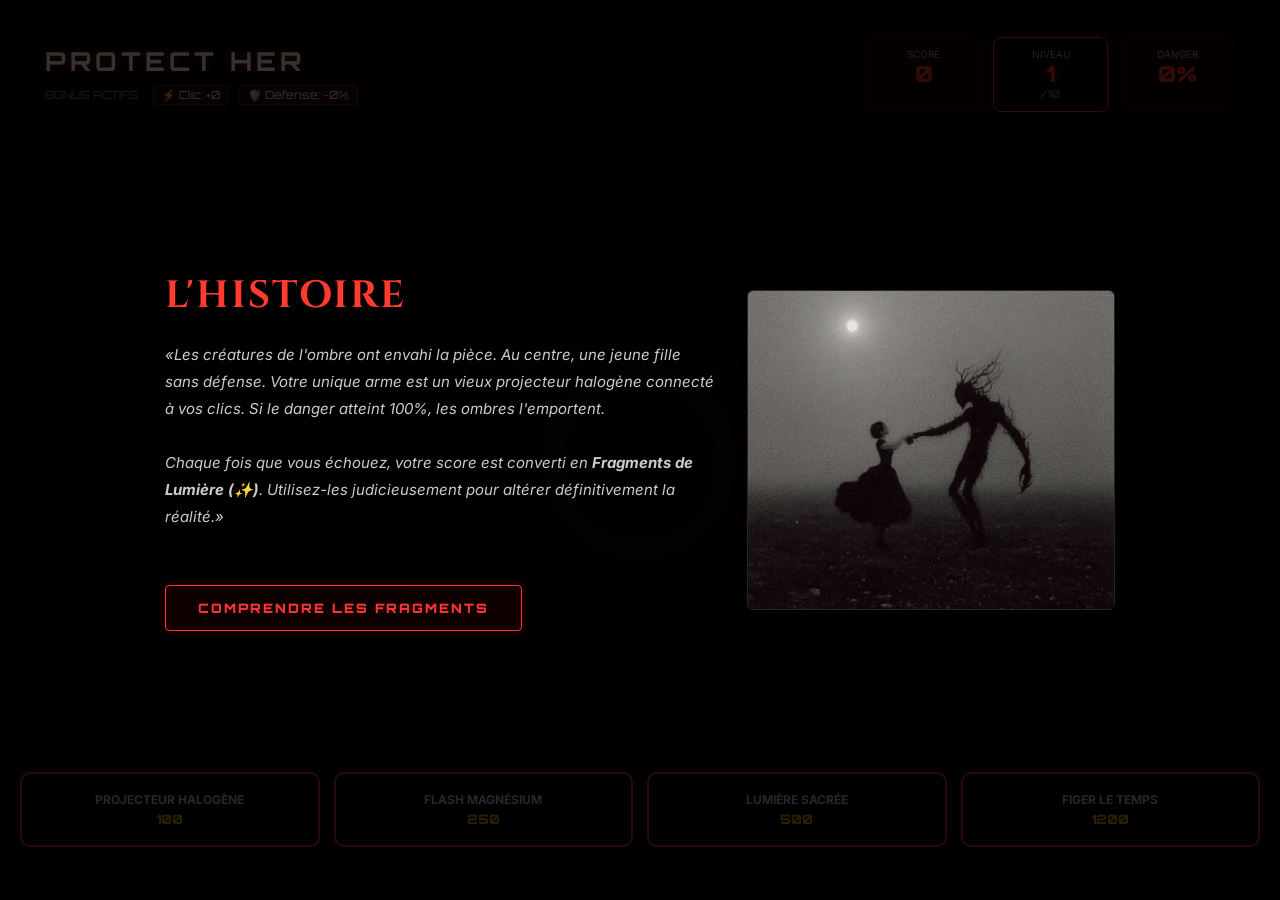
==== commit fe0ca3c7: "countdown" ====
--- a/index.html
+++ b/index.html
@@ -46,6 +46,16 @@
       <button id="goToReadyBtn">REJOINDRE LE POSTE DE DÉFENSE</button>
     </div>
     
+    <!-- ÉTAPE 3 : PRÊT À JOUER -->
+    <div class="intro-container hidden" id="readyBox">
+      <h2>ILS ARRIVENT...</h2>
+      <p style="color: #ff3b30; font-family: 'Orbitron'; font-size: 13px; margin-bottom: 20px; letter-spacing: 1px;">
+        ⚠️ SÉCURITÉ : TOUT SPAM DE CLIC ABUSIF FERA SURCHAUFFER LE SYSTÈME !
+      </p>
+      <div id="countdown">3</div>
+      <button id="startBtn">SURVIVRE</button>
+    </div>
+  </div>
 
   <!-- AUDIO -->
   <audio id="readySound" src="areyouready.mp3" preload="auto"></audio>
